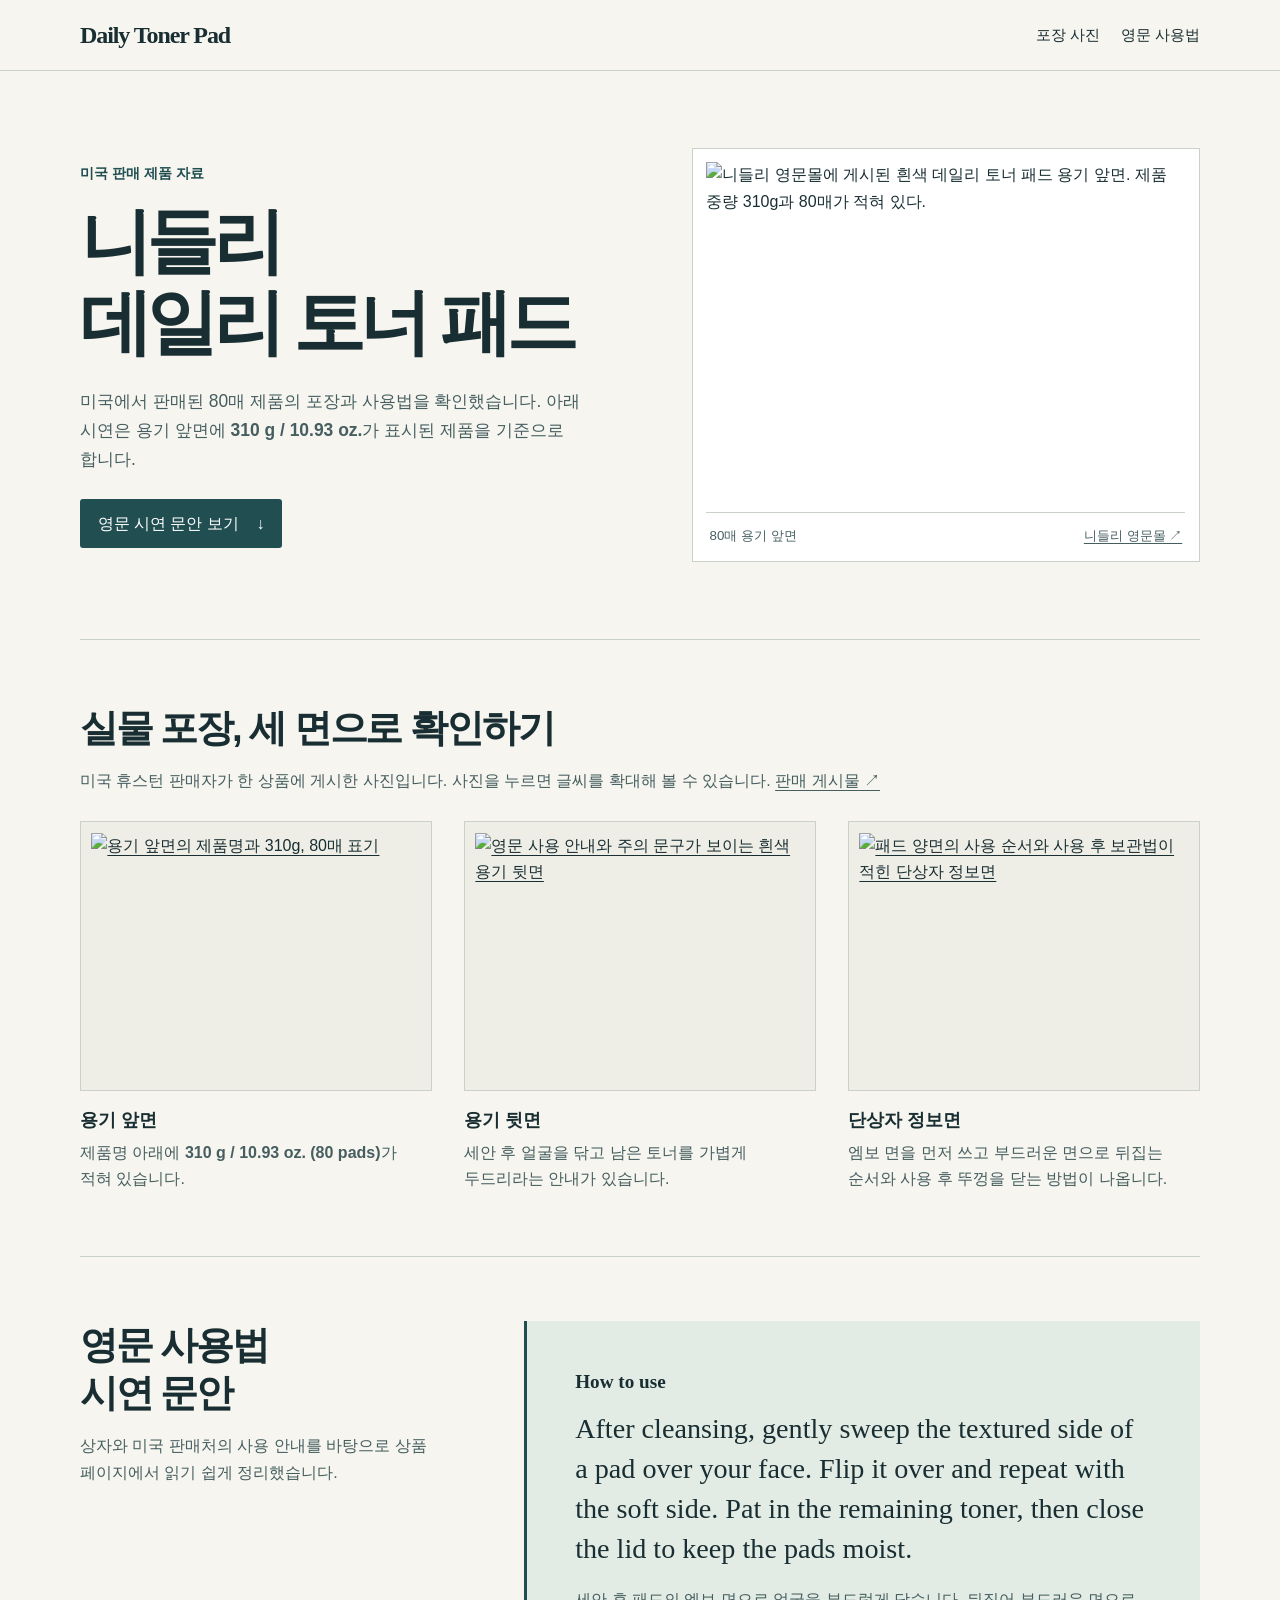
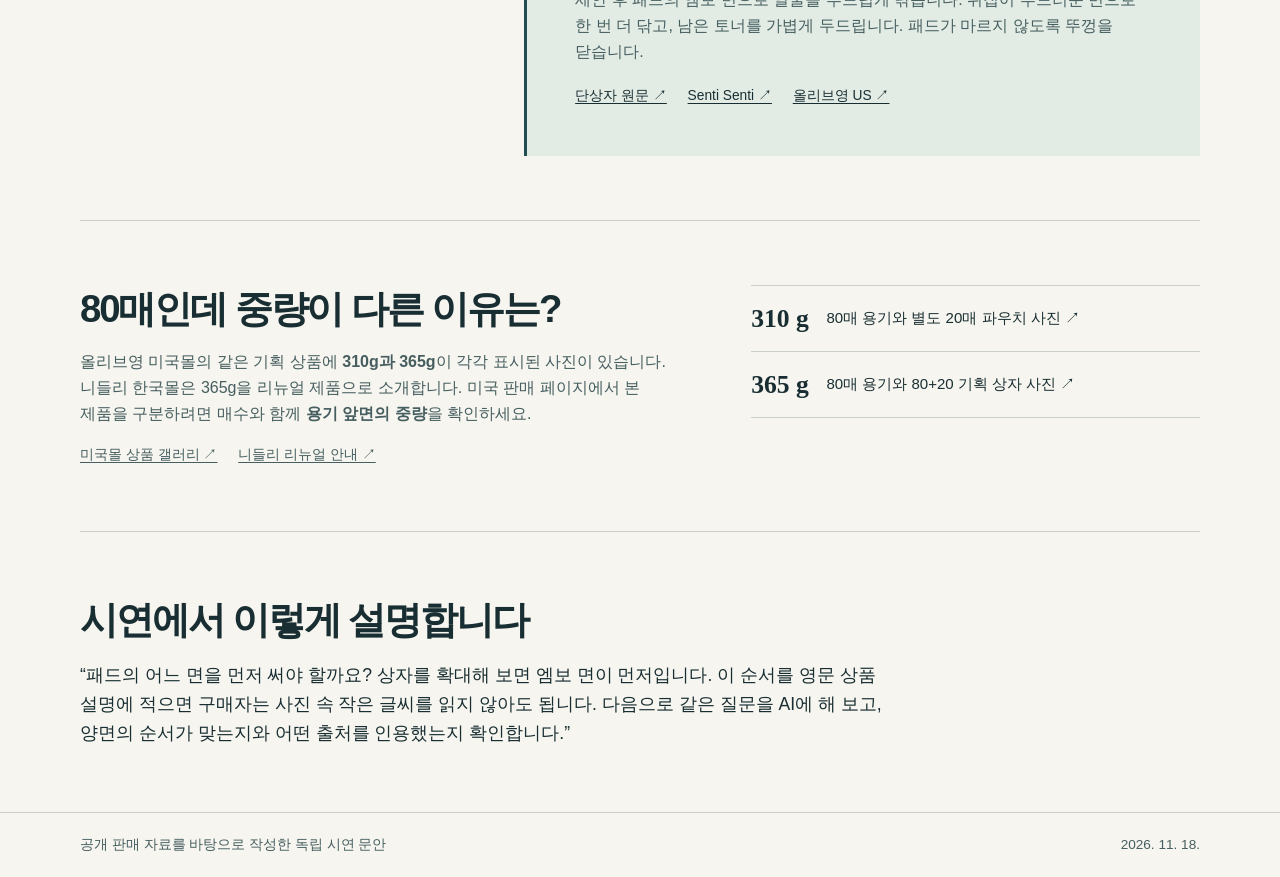
==== index.html @ 0a5f3a90 "Publish verified NEEDLY 80-pad packaging and English use guide" ====
<!doctype html>
<html lang="ko">
<head>
  <meta charset="utf-8">
  <meta name="viewport" content="width=device-width, initial-scale=1">
  <meta name="description" content="미국 판매 사진에서 확인한 니들리 데일리 토너 패드 80매의 앞·뒷면과 영문 사용법. 310g 사진과 365g 사진을 대조했습니다.">
  <meta name="theme-color" content="#f6f5ef">
  <title>니들리 데일리 토너 패드 80매 | 포장과 영문 사용법</title>
  <link rel="stylesheet" href="./style.css">
</head>
<body>
  <header class="top">
    <div class="shell nav"><a class="wordmark" href="#main" lang="en">Daily Toner Pad</a><nav aria-label="본문"><a href="#photos">포장 사진</a><a href="#directions">영문 사용법</a></nav></div>
  </header>
  <main id="main" class="shell">
    <section class="hero" aria-labelledby="title">
      <div>
        <p class="eyebrow">미국 판매 제품 자료</p>
        <h1 id="title">니들리<br>데일리 토너 패드</h1>
        <p class="lead">미국에서 판매된 80매 제품의 포장과 사용법을 확인했습니다. 아래 시연은 용기 앞면에 <strong>310 g / 10.93 oz.</strong>가 표시된 제품을 기준으로 합니다.</p>
        <a class="action" href="#directions">영문 시연 문안 보기 <span aria-hidden="true">↓</span></a>
      </div>
      <figure class="hero-photo">
        <img src="https://cafe24img.poxo.com/needlyshop/web/product/big/202504/ca6c539c557ee23121c83dcf44d9f20d.jpg" alt="니들리 영문몰에 게시된 흰색 데일리 토너 패드 용기 앞면. 제품 중량 310g과 80매가 적혀 있다." fetchpriority="high" width="640" height="640">
        <figcaption><span>80매 용기 앞면</span><a href="https://en.needly.co.kr/product/daily-toner-pad-80ea/78/">니들리 영문몰 ↗</a></figcaption>
      </figure>
    </section>
    <section id="photos" class="section" aria-labelledby="photos-heading">
      <h2 id="photos-heading">실물 포장, 세 면으로 확인하기</h2>
      <p class="intro">미국 휴스턴 판매자가 한 상품에 게시한 사진입니다. 사진을 누르면 글씨를 확대해 볼 수 있습니다. <a href="https://www.ebay.com/itm/227038238762">판매 게시물 ↗</a></p>
      <div class="gallery">
        <figure>
          <a class="photo" href="https://i.ebayimg.com/images/g/pkcAAeSwuGJo-VBE/s-l1600.webp" aria-label="용기 앞면 원본 사진 열기"><img src="https://i.ebayimg.com/images/g/pkcAAeSwuGJo-VBE/s-l1600.webp" alt="용기 앞면의 제품명과 310g, 80매 표기" loading="lazy" width="480" height="480"></a>
          <figcaption><h3>용기 앞면</h3><p>제품명 아래에 <strong>310 g / 10.93 oz. (80 pads)</strong>가 적혀 있습니다.</p></figcaption>
        </figure>
        <figure>
          <a class="photo" href="https://i.ebayimg.com/images/g/rpoAAeSwrzFo-VCI/s-l1600.webp" aria-label="용기 뒷면 원본 사진 열기"><img src="https://i.ebayimg.com/images/g/rpoAAeSwrzFo-VCI/s-l1600.webp" alt="영문 사용 안내와 주의 문구가 보이는 흰색 용기 뒷면" loading="lazy" width="480" height="480"></a>
          <figcaption><h3>용기 뒷면</h3><p>세안 후 얼굴을 닦고 남은 토너를 가볍게 두드리라는 안내가 있습니다.</p></figcaption>
        </figure>
        <figure>
          <a class="photo" href="https://i.ebayimg.com/images/g/IU8AAeSwSpBo-VBE/s-l1600.webp" aria-label="단상자 영문 사용법 원본 사진 열기"><img src="https://i.ebayimg.com/images/g/IU8AAeSwSpBo-VBE/s-l1600.webp" alt="패드 양면의 사용 순서와 사용 후 보관법이 적힌 단상자 정보면" loading="lazy" width="480" height="480"></a>
          <figcaption><h3>단상자 정보면</h3><p>엠보 면을 먼저 쓰고 부드러운 면으로 뒤집는 순서와 사용 후 뚜껑을 닫는 방법이 나옵니다.</p></figcaption>
        </figure>
      </div>
    </section>
    <section id="directions" class="section copy-section" aria-labelledby="copy-heading">
      <div class="copy-intro"><h2 id="copy-heading">영문 사용법<br>시연 문안</h2><p>상자와 미국 판매처의 사용 안내를 바탕으로 상품 페이지에서 읽기 쉽게 정리했습니다.</p></div>
      <div class="copy">
        <h3 lang="en">How to use</h3>
        <p lang="en" class="english">After cleansing, gently sweep the textured side of a pad over your face. Flip it over and repeat with the soft side. Pat in the remaining toner, then close the lid to keep the pads moist.</p>
        <p class="translation">세안 후 패드의 엠보 면으로 얼굴을 부드럽게 닦습니다. 뒤집어 부드러운 면으로 한 번 더 닦고, 남은 토너를 가볍게 두드립니다. 패드가 마르지 않도록 뚜껑을 닫습니다.</p>
        <p class="refs"><a href="https://i.ebayimg.com/images/g/IU8AAeSwSpBo-VBE/s-l1600.webp">단상자 원문 ↗</a><a href="https://sentisenti.com/products/needly-daily-toner-pad">Senti Senti ↗</a><a href="https://us.oliveyoung.com/products/UA64171931">올리브영 US ↗</a></p>
      </div>
    </section>
    <section class="section versions" aria-labelledby="weights-heading">
      <div><h2 id="weights-heading">80매인데 중량이 다른 이유는?</h2><p>올리브영 미국몰의 같은 기획 상품에 <strong>310g과 365g</strong>이 각각 표시된 사진이 있습니다. 니들리 한국몰은 365g을 리뉴얼 제품으로 소개합니다. 미국 판매 페이지에서 본 제품을 구분하려면 매수와 함께 <strong>용기 앞면의 중량</strong>을 확인하세요.</p>
      <p class="refs"><a href="https://us.oliveyoung.com/products/UA64171931">미국몰 상품 갤러리 ↗</a><a href="https://needly.co.kr/product/detail.html?product_no=78">니들리 리뉴얼 안내 ↗</a></p></div>
      <div class="weight-links">
        <a href="https://use-image.oliveyoung.com/images/prd/UA64171931/thumbnail/5d7b245c-ec20-4b54-8be7-8682eb85d593.jpg"><b>310 g</b><span>80매 용기와 별도 20매 파우치 사진 ↗</span></a>
        <a href="https://use-image.oliveyoung.com/images/prd/8809455423783/thumbnail/08e9e94d-09cc-4460-a070-ad22c569280b.jpg"><b>365 g</b><span>80매 용기와 80+20 기획 상자 사진 ↗</span></a>
      </div>
    </section>
    <section class="section talk" aria-labelledby="talk-heading">
      <h2 id="talk-heading">시연에서 이렇게 설명합니다</h2>
      <blockquote>“패드의 어느 면을 먼저 써야 할까요? 상자를 확대해 보면 엠보 면이 먼저입니다. 이 순서를 영문 상품 설명에 적으면 구매자는 사진 속 작은 글씨를 읽지 않아도 됩니다. 다음으로 같은 질문을 AI에 해 보고, 양면의 순서가 맞는지와 어떤 출처를 인용했는지 확인합니다.”</blockquote>
    </section>
  </main>
  <footer><div class="shell footer"><span>공개 판매 자료를 바탕으로 작성한 독립 시연 문안</span><time datetime="2026-11-18">2026. 11. 18.</time></div></footer>
</body>
</html>
---- style.css ----
:root {
  color-scheme: light;
  --ink: #192e32;
  --muted: #465e60;
  --rule: #c9d1c9;
  --paper: #f6f5ef;
  --deep: #204e51;
  font-family: "Instrument Sans", "Apple SD Gothic Neo", "Malgun Gothic", sans-serif;
  color: var(--ink);
  background: var(--paper);
}
* { box-sizing: border-box; }
body, figure, h1, h2, h3, p, blockquote { margin: 0; }
body { line-height: 1.65; word-break: keep-all; overflow-wrap: break-word; }
a { color: inherit; text-underline-offset: .25em; }
a:hover { color: #00716b; }
a:focus-visible { outline: 3px solid #d77934; outline-offset: 5px; }
.shell { width: min(1120px, 90%); margin-inline: auto; }
.top { border-bottom: 1px solid var(--rule); }
.nav, .footer, .hero-photo figcaption { display: flex; align-items: center; justify-content: space-between; gap: 1rem; }
.nav { min-height: 70px; }
.wordmark { font: 600 1.5rem/1.2 "Baskervville", Georgia, serif; letter-spacing: -.045em; text-decoration: none; }
nav, .refs { display: flex; gap: 1.3rem; flex-wrap: wrap; }
nav a { padding: .45rem 0; font-size: .92rem; text-decoration: none; }
.hero { display: grid; grid-template-columns: 1fr .95fr; gap: clamp(2rem, 6vw, 6rem); align-items: center; padding: clamp(2.4rem, 6vw, 5rem) 0; }
.eyebrow { margin-bottom: 1rem; color: var(--deep); font-size: .9rem; font-weight: 700; }
h1 { font-size: clamp(2.8rem, 5.6vw, 5.1rem); line-height: 1.12; letter-spacing: -.08em; }
.lead { max-width: 35em; margin: 1.6rem 0; font-size: 1.09rem; color: var(--muted); }
.action { display: inline-flex; align-items: center; gap: 1.1rem; padding: .7rem 1.1rem; background: var(--deep); color: white; text-decoration: none; border-radius: 3px; }
.action:hover { color: white; background: #133b3e; }
.hero-photo { padding: .85rem; background: #fff; border: 1px solid var(--rule); }
.hero-photo img { display: block; width: 100%; height: clamp(240px, 30vw, 350px); object-fit: contain; }
.hero-photo figcaption { border-top: 1px solid var(--rule); padding: .75rem .2rem 0; font-size: .83rem; color: var(--muted); }
.section { border-top: 1px solid var(--rule); padding: clamp(2.5rem, 5vw, 4.5rem) 0; scroll-margin-top: 1rem; }
h2 { font-size: clamp(1.65rem, 3vw, 2.5rem); letter-spacing: -.055em; line-height: 1.25; }
.intro, .copy-intro p, .versions p { margin-top: 1rem; color: var(--muted); }
.gallery { display: grid; grid-template-columns: repeat(3, minmax(0, 1fr)); gap: clamp(1rem, 2.8vw, 2rem); margin-top: 1.7rem; }
.photo { display: block; padding: .65rem; border: 1px solid var(--rule); background: #eeeee7; }
.photo img { display: block; width: 100%; aspect-ratio: 4 / 3; height: auto; object-fit: contain; }
.gallery h3 { margin: .85rem 0 .3rem; font-size: 1.15rem; }
.gallery p, .translation { color: var(--muted); }
.copy-section, .versions { display: grid; grid-template-columns: .72fr 1.28fr; gap: clamp(1.6rem, 5vw, 4rem); align-items: start; }
.copy { padding: clamp(1.4rem, 4vw, 3rem); background: #e2ece5; border-left: 3px solid var(--deep); }
.copy h3 { font: 600 1.2rem/1.4 "Baskervville", Georgia, serif; }
.english { margin: .8rem 0 1.1rem; font: 400 clamp(1.35rem, 2.2vw, 2rem)/1.42 "Baskervville", Georgia, serif; word-break: normal; }
.refs { margin-top: 1.2rem; font-size: .86rem; }
.versions { grid-template-columns: 1.15fr .85fr; }
.weight-links { border-top: 1px solid var(--rule); }
.weight-links a { display: flex; align-items: center; gap: 1.1rem; padding: 1rem 0; border-bottom: 1px solid var(--rule); text-decoration: none; }
.weight-links b { white-space: nowrap; font: 600 1.6rem/1.3 "Baskervville", Georgia, serif; }
.weight-links span { font-size: .94rem; }
.talk blockquote { max-width: 48em; margin-top: 1.1rem; font-size: 1.1rem; }
footer { border-top: 1px solid var(--rule); }
.footer { padding-block: 1.3rem; font-size: .85rem; color: var(--muted); }
@media (max-width: 700px) {
  .hero, .gallery, .versions, .copy-section { grid-template-columns: 1fr; }
  .hero { gap: 1.6rem; }
  .gallery { gap: 1.8rem; }
  .copy-intro br { display: none; }
  nav { gap: .8rem; }
  .footer { align-items: start; flex-wrap: wrap; }
}
@media (max-width: 380px) {
  .nav { flex-wrap: wrap; justify-content: flex-start; gap: .4rem 1rem; padding: .7rem 0; }
}
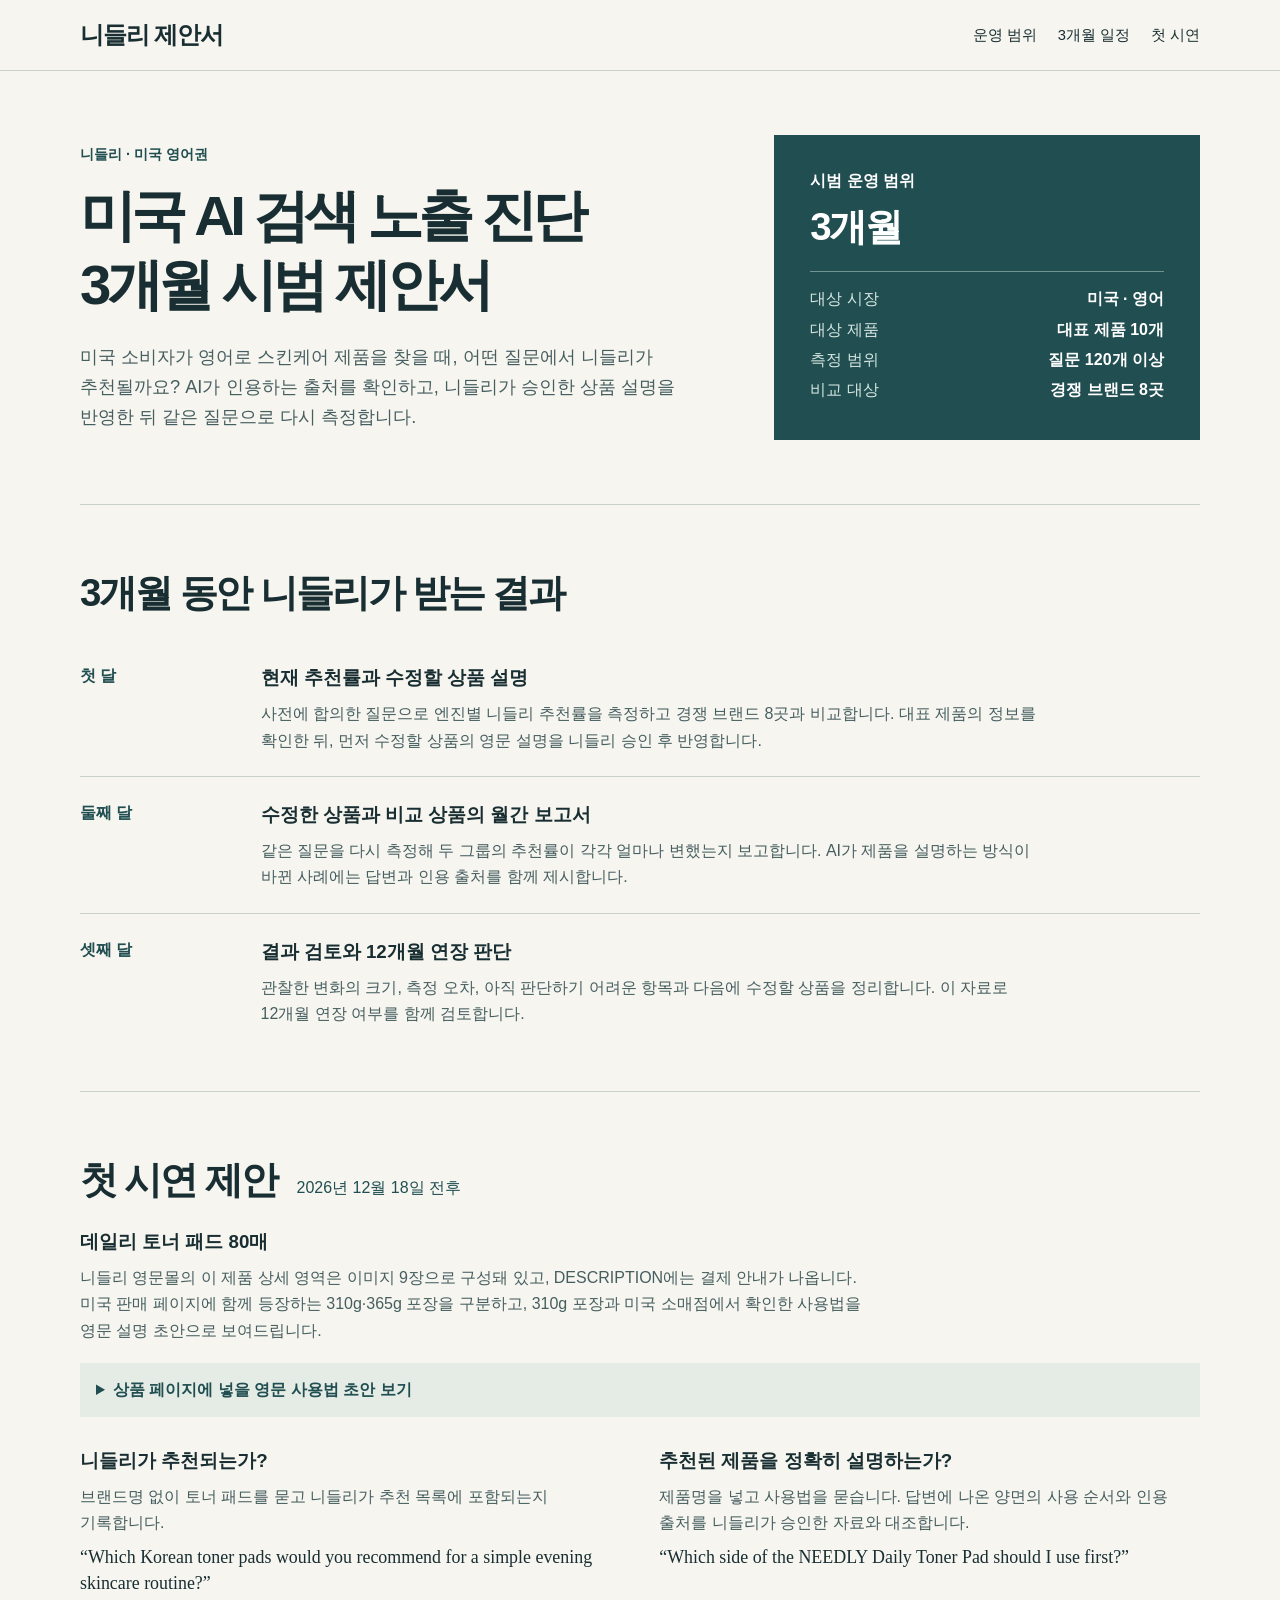
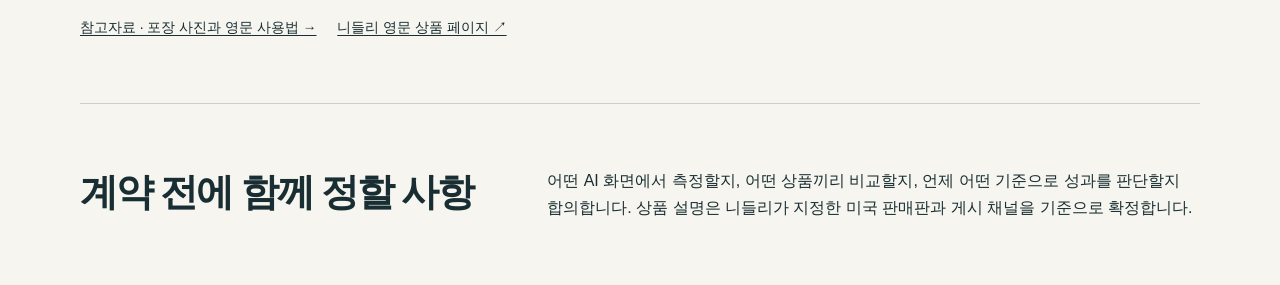
==== commit 84208a3d: "Publish the NEEDLY three-month pilot proposal and link the product appendix" ====
--- a/index.html
+++ b/index.html
@@ -3,68 +3,81 @@
 <head>
   <meta charset="utf-8">
   <meta name="viewport" content="width=device-width, initial-scale=1">
-  <meta name="description" content="미국 판매 사진에서 확인한 니들리 데일리 토너 패드 80매의 앞·뒷면과 영문 사용법. 310g 사진과 365g 사진을 대조했습니다.">
   <meta name="theme-color" content="#f6f5ef">
-  <title>니들리 데일리 토너 패드 80매 | 포장과 영문 사용법</title>
+  <meta name="description" content="니들리 미국 AI 검색 노출 진단 및 3개월 시범 제안서. 측정 범위, 월별 결과물과 첫 시연 일정을 확인할 수 있습니다.">
+  <title>니들리 3개월 시범 제안서 | 미국 AI 검색 노출 진단</title>
   <link rel="stylesheet" href="./style.css">
+  <link rel="stylesheet" href="./proposal.css">
 </head>
 <body>
   <header class="top">
-    <div class="shell nav"><a class="wordmark" href="#main" lang="en">Daily Toner Pad</a><nav aria-label="본문"><a href="#photos">포장 사진</a><a href="#directions">영문 사용법</a></nav></div>
+    <div class="shell nav">
+      <a class="wordmark" href="#proposal">니들리 제안서</a>
+      <nav aria-label="제안서 목차">
+        <a href="#scope">운영 범위</a>
+        <a href="#schedule">3개월 일정</a>
+        <a href="#demo">첫 시연</a>
+      </nav>
+    </div>
   </header>
-  <main id="main" class="shell">
-    <section class="hero" aria-labelledby="title">
+  <main class="shell" id="proposal">
+    <section class="proposal-cover" aria-labelledby="title">
       <div>
-        <p class="eyebrow">미국 판매 제품 자료</p>
-        <h1 id="title">니들리<br>데일리 토너 패드</h1>
-        <p class="lead">미국에서 판매된 80매 제품의 포장과 사용법을 확인했습니다. 아래 시연은 용기 앞면에 <strong>310 g / 10.93 oz.</strong>가 표시된 제품을 기준으로 합니다.</p>
-        <a class="action" href="#directions">영문 시연 문안 보기 <span aria-hidden="true">↓</span></a>
+        <p class="eyebrow">니들리 · 미국 영어권</p>
+        <h1 id="title">미국 AI 검색 노출 진단<br>3개월 시범 제안서</h1>
+        <p class="proposal-lead">미국 소비자가 영어로 스킨케어 제품을 찾을 때, 어떤 질문에서 니들리가 추천될까요? AI가 인용하는 출처를 확인하고, 니들리가 승인한 상품 설명을 반영한 뒤 같은 질문으로 다시 측정합니다.</p>
       </div>
-      <figure class="hero-photo">
-        <img src="https://cafe24img.poxo.com/needlyshop/web/product/big/202504/ca6c539c557ee23121c83dcf44d9f20d.jpg" alt="니들리 영문몰에 게시된 흰색 데일리 토너 패드 용기 앞면. 제품 중량 310g과 80매가 적혀 있다." fetchpriority="high" width="640" height="640">
-        <figcaption><span>80매 용기 앞면</span><a href="https://en.needly.co.kr/product/daily-toner-pad-80ea/78/">니들리 영문몰 ↗</a></figcaption>
-      </figure>
+      <aside class="terms" id="scope" aria-labelledby="terms-title">
+        <h2 id="terms-title">시범 운영 범위</h2>
+        <p class="term-length"><strong>3개월</strong></p>
+        <dl>
+          <div><dt>대상 시장</dt><dd>미국 · 영어</dd></div>
+          <div><dt>대상 제품</dt><dd>대표 제품 10개</dd></div>
+          <div><dt>측정 범위</dt><dd>질문 120개 이상</dd></div>
+          <div><dt>비교 대상</dt><dd>경쟁 브랜드 8곳</dd></div>
+        </dl>
+      </aside>
     </section>
-    <section id="photos" class="section" aria-labelledby="photos-heading">
-      <h2 id="photos-heading">실물 포장, 세 면으로 확인하기</h2>
-      <p class="intro">미국 휴스턴 판매자가 한 상품에 게시한 사진입니다. 사진을 누르면 글씨를 확대해 볼 수 있습니다. <a href="https://www.ebay.com/itm/227038238762">판매 게시물 ↗</a></p>
-      <div class="gallery">
-        <figure>
-          <a class="photo" href="https://i.ebayimg.com/images/g/pkcAAeSwuGJo-VBE/s-l1600.webp" aria-label="용기 앞면 원본 사진 열기"><img src="https://i.ebayimg.com/images/g/pkcAAeSwuGJo-VBE/s-l1600.webp" alt="용기 앞면의 제품명과 310g, 80매 표기" loading="lazy" width="480" height="480"></a>
-          <figcaption><h3>용기 앞면</h3><p>제품명 아래에 <strong>310 g / 10.93 oz. (80 pads)</strong>가 적혀 있습니다.</p></figcaption>
-        </figure>
-        <figure>
-          <a class="photo" href="https://i.ebayimg.com/images/g/rpoAAeSwrzFo-VCI/s-l1600.webp" aria-label="용기 뒷면 원본 사진 열기"><img src="https://i.ebayimg.com/images/g/rpoAAeSwrzFo-VCI/s-l1600.webp" alt="영문 사용 안내와 주의 문구가 보이는 흰색 용기 뒷면" loading="lazy" width="480" height="480"></a>
-          <figcaption><h3>용기 뒷면</h3><p>세안 후 얼굴을 닦고 남은 토너를 가볍게 두드리라는 안내가 있습니다.</p></figcaption>
-        </figure>
-        <figure>
-          <a class="photo" href="https://i.ebayimg.com/images/g/IU8AAeSwSpBo-VBE/s-l1600.webp" aria-label="단상자 영문 사용법 원본 사진 열기"><img src="https://i.ebayimg.com/images/g/IU8AAeSwSpBo-VBE/s-l1600.webp" alt="패드 양면의 사용 순서와 사용 후 보관법이 적힌 단상자 정보면" loading="lazy" width="480" height="480"></a>
-          <figcaption><h3>단상자 정보면</h3><p>엠보 면을 먼저 쓰고 부드러운 면으로 뒤집는 순서와 사용 후 뚜껑을 닫는 방법이 나옵니다.</p></figcaption>
-        </figure>
+
+    <section class="section" id="schedule" aria-labelledby="schedule-title">
+      <h2 id="schedule-title">3개월 동안 니들리가 받는 결과</h2>
+      <ol class="months">
+        <li>
+          <span class="when">첫 달</span>
+          <div><h3>현재 추천률과 수정할 상품 설명</h3><p>사전에 합의한 질문으로 엔진별 니들리 추천률을 측정하고 경쟁 브랜드 8곳과 비교합니다. 대표 제품의 정보를 확인한 뒤, 먼저 수정할 상품의 영문 설명을 니들리 승인 후 반영합니다.</p></div>
+        </li>
+        <li>
+          <span class="when">둘째 달</span>
+          <div><h3>수정한 상품과 비교 상품의 월간 보고서</h3><p>같은 질문을 다시 측정해 두 그룹의 추천률이 각각 얼마나 변했는지 보고합니다. AI가 제품을 설명하는 방식이 바뀐 사례에는 답변과 인용 출처를 함께 제시합니다.</p></div>
+        </li>
+        <li>
+          <span class="when">셋째 달</span>
+          <div><h3>결과 검토와 12개월 연장 판단</h3><p>관찰한 변화의 크기, 측정 오차, 아직 판단하기 어려운 항목과 다음에 수정할 상품을 정리합니다. 이 자료로 12개월 연장 여부를 함께 검토합니다.</p></div>
+        </li>
+      </ol>
+    </section>
+
+    <section class="section" id="demo" aria-labelledby="demo-title">
+      <div class="demo-title">
+        <h2 id="demo-title">첫 시연 제안</h2>
+        <p><time datetime="2026-12-18">2026년 12월 18일 전후</time></p>
       </div>
+      <h3 class="product-title">데일리 토너 패드 80매</h3>
+      <p class="body-copy">니들리 영문몰의 이 제품 상세 영역은 이미지 9장으로 구성돼 있고, DESCRIPTION에는 결제 안내가 나옵니다. 미국 판매 페이지에 함께 등장하는 310g·365g 포장을 구분하고, 310g 포장과 미국 소매점에서 확인한 사용법을 영문 설명 초안으로 보여드립니다.</p>
+      <details>
+        <summary>상품 페이지에 넣을 영문 사용법 초안 보기</summary>
+        <p lang="en" class="sample">After cleansing, gently sweep the textured side of a pad over your face. Flip it over and repeat with the soft side. Pat in the remaining toner, then close the lid to keep the pads moist.</p>
+      </details>
+      <div class="questions">
+        <div><h3>니들리가 추천되는가?</h3><p>브랜드명 없이 토너 패드를 묻고 니들리가 추천 목록에 포함되는지 기록합니다.</p><p lang="en" class="question">“Which Korean toner pads would you recommend for a simple evening skincare routine?”</p></div>
+        <div><h3>추천된 제품을 정확히 설명하는가?</h3><p>제품명을 넣고 사용법을 묻습니다. 답변에 나온 양면의 사용 순서와 인용 출처를 니들리가 승인한 자료와 대조합니다.</p><p lang="en" class="question">“Which side of the NEEDLY Daily Toner Pad should I use first?”</p></div>
+      </div>
+      <p class="refs"><a href="./guide.html">참고자료 · 포장 사진과 영문 사용법 →</a><a href="https://en.needly.co.kr/product/daily-toner-pad-80ea/78/">니들리 영문 상품 페이지 ↗</a></p>
     </section>
-    <section id="directions" class="section copy-section" aria-labelledby="copy-heading">
-      <div class="copy-intro"><h2 id="copy-heading">영문 사용법<br>시연 문안</h2><p>상자와 미국 판매처의 사용 안내를 바탕으로 상품 페이지에서 읽기 쉽게 정리했습니다.</p></div>
-      <div class="copy">
-        <h3 lang="en">How to use</h3>
-        <p lang="en" class="english">After cleansing, gently sweep the textured side of a pad over your face. Flip it over and repeat with the soft side. Pat in the remaining toner, then close the lid to keep the pads moist.</p>
-        <p class="translation">세안 후 패드의 엠보 면으로 얼굴을 부드럽게 닦습니다. 뒤집어 부드러운 면으로 한 번 더 닦고, 남은 토너를 가볍게 두드립니다. 패드가 마르지 않도록 뚜껑을 닫습니다.</p>
-        <p class="refs"><a href="https://i.ebayimg.com/images/g/IU8AAeSwSpBo-VBE/s-l1600.webp">단상자 원문 ↗</a><a href="https://sentisenti.com/products/needly-daily-toner-pad">Senti Senti ↗</a><a href="https://us.oliveyoung.com/products/UA64171931">올리브영 US ↗</a></p>
-      </div>
-    </section>
-    <section class="section versions" aria-labelledby="weights-heading">
-      <div><h2 id="weights-heading">80매인데 중량이 다른 이유는?</h2><p>올리브영 미국몰의 같은 기획 상품에 <strong>310g과 365g</strong>이 각각 표시된 사진이 있습니다. 니들리 한국몰은 365g을 리뉴얼 제품으로 소개합니다. 미국 판매 페이지에서 본 제품을 구분하려면 매수와 함께 <strong>용기 앞면의 중량</strong>을 확인하세요.</p>
-      <p class="refs"><a href="https://us.oliveyoung.com/products/UA64171931">미국몰 상품 갤러리 ↗</a><a href="https://needly.co.kr/product/detail.html?product_no=78">니들리 리뉴얼 안내 ↗</a></p></div>
-      <div class="weight-links">
-        <a href="https://use-image.oliveyoung.com/images/prd/UA64171931/thumbnail/5d7b245c-ec20-4b54-8be7-8682eb85d593.jpg"><b>310 g</b><span>80매 용기와 별도 20매 파우치 사진 ↗</span></a>
-        <a href="https://use-image.oliveyoung.com/images/prd/8809455423783/thumbnail/08e9e94d-09cc-4460-a070-ad22c569280b.jpg"><b>365 g</b><span>80매 용기와 80+20 기획 상자 사진 ↗</span></a>
-      </div>
-    </section>
-    <section class="section talk" aria-labelledby="talk-heading">
-      <h2 id="talk-heading">시연에서 이렇게 설명합니다</h2>
-      <blockquote>“패드의 어느 면을 먼저 써야 할까요? 상자를 확대해 보면 엠보 면이 먼저입니다. 이 순서를 영문 상품 설명에 적으면 구매자는 사진 속 작은 글씨를 읽지 않아도 됩니다. 다음으로 같은 질문을 AI에 해 보고, 양면의 순서가 맞는지와 어떤 출처를 인용했는지 확인합니다.”</blockquote>
+    <section class="section agreement" aria-labelledby="agreement-title">
+      <h2 id="agreement-title">계약 전에 함께 정할 사항</h2>
+      <p>어떤 AI 화면에서 측정할지, 어떤 상품끼리 비교할지, 언제 어떤 기준으로 성과를 판단할지 합의합니다. 상품 설명은 니들리가 지정한 미국 판매판과 게시 채널을 기준으로 확정합니다.</p>
     </section>
   </main>
-  <footer><div class="shell footer"><span>공개 판매 자료를 바탕으로 작성한 독립 시연 문안</span><time datetime="2026-11-18">2026. 11. 18.</time></div></footer>
 </body>
 </html>
--- a/proposal.css
+++ b/proposal.css
@@ -0,0 +1,47 @@
+.proposal-cover {
+  display: grid;
+  grid-template-columns: 1.45fr 1fr;
+  align-items: center;
+  gap: clamp(1.8rem, 6vw, 5.5rem);
+  padding-block: clamp(2rem, 5vw, 4.8rem);
+}
+.proposal-cover h1 { font-size: clamp(2.3rem, 4.4vw, 4.2rem); line-height: 1.22; }
+.proposal-lead { max-width: 36em; margin-top: 1.4rem; font-size: 1.14rem; color: var(--muted); }
+.terms { background: var(--deep); color: #fff; padding: clamp(1.45rem, 3vw, 2.25rem); }
+.terms h2 { font-size: 1rem; letter-spacing: 0; }
+.term-length { margin: .8rem 0 .28rem; font-size: 1.3rem; }
+.term-length strong { font-size: clamp(2rem, 3vw, 3rem); line-height: 1.2; letter-spacing: -.06em; }
+.terms dl { margin: 1.3rem 0 0; border-top: 1px solid #729491; padding-top: .65rem; }
+.terms dl div { display: flex; justify-content: space-between; gap: 1rem; padding-top: .25rem; }
+.terms dt { color: #d7e7e2; }
+.terms dd { margin: 0; text-align: right; font-weight: 600; }
+.months { padding: 0; margin: 1.5rem 0 0; list-style: none; }
+.months li { display: grid; grid-template-columns: minmax(4.5rem, 1fr) 6fr; gap: 1.5rem; padding: 1.4rem 0; border-bottom: 1px solid var(--rule); }
+.months li:last-child { border-bottom: 0; padding-bottom: 0; }
+.months p, .questions p, .body-copy { max-width: 50em; margin-top: .45rem; color: var(--muted); }
+.when { font-weight: 700; color: var(--deep); }
+.demo-title { display: flex; flex-wrap: wrap; align-items: baseline; gap: .55rem 1.25rem; }
+.demo-title time { color: var(--deep); }
+.product-title { margin-top: 1.4rem; }
+details { margin: 1.2rem 0; background: #e5ece5; padding: .85rem 1rem; }
+summary { cursor: pointer; color: var(--deep); font-weight: 600; }
+.sample, .questions .question { font: 400 1.12rem/1.5 "Baskervville", Georgia, serif; word-break: normal; }
+.sample { margin-top: .85rem; max-width: 65ch; }
+.questions { display: grid; grid-template-columns: 1fr 1fr; gap: clamp(1.2rem, 3vw, 3rem); margin-top: 1.8rem; }
+.questions .question { color: var(--ink); }
+.agreement { display: grid; grid-template-columns: 1fr 1.5fr; gap: 1.2rem 2rem; padding-bottom: 4rem; }
+@media (max-width: 720px) {
+  .proposal-cover, .questions, .agreement { grid-template-columns: 1fr; }
+  .months li { grid-template-columns: 1fr; gap: .35rem; }
+  .nav { flex-wrap: wrap; gap: .3rem 1rem; padding-block: .7rem; }
+  .nav nav { gap: 1rem; }
+}
+@media print {
+  .top, .refs { display: none; }
+  :root, body { background: white; color: black; }
+  .shell { width: 100%; }
+  .proposal-cover, .section { padding-block: 1.1rem; }
+  .terms { background: white; color: black; border: 1px solid #aaa; }
+  .terms dt { color: #333; }
+  .terms, .months li, .questions, .agreement { break-inside: avoid; }
+}
